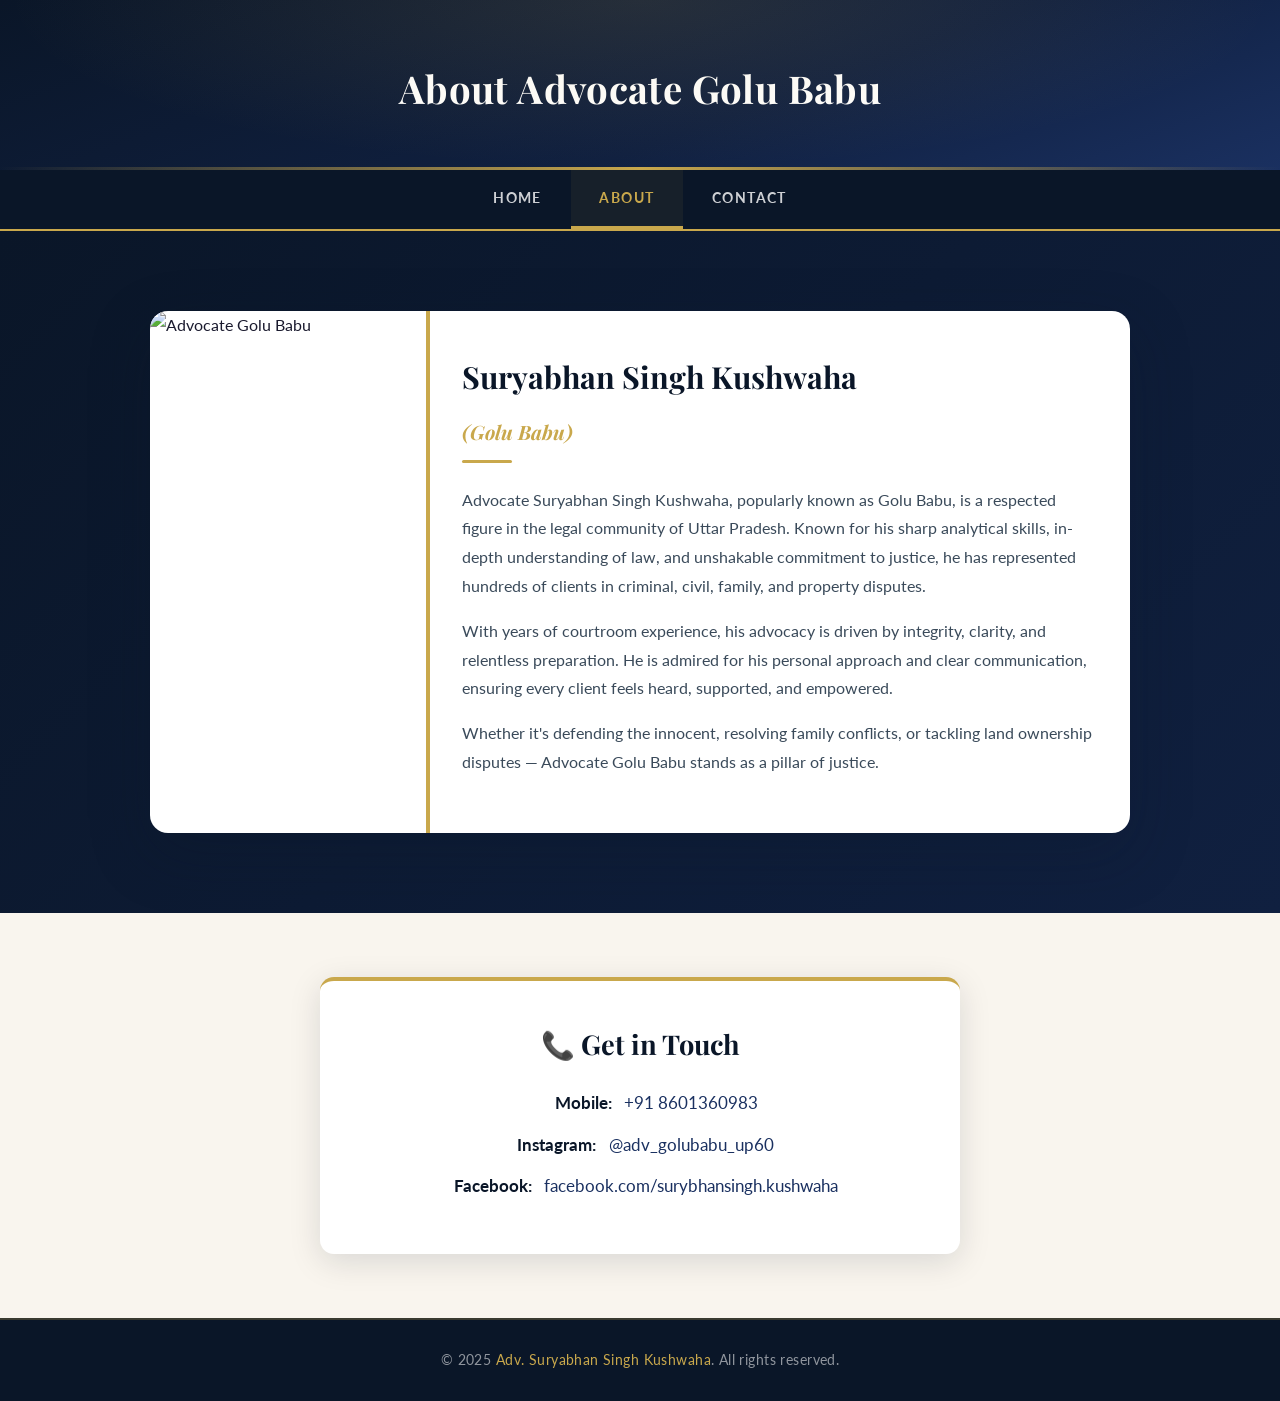
==== about.html @ 4d7a783e "Add files via upload" ====
<!DOCTYPE html>
<html lang="en">
<head>
  <meta charset="UTF-8" />
  <meta name="viewport" content="width=device-width, initial-scale=1.0"/>
  <title>About – Advocate Golu Babu</title>
  <link rel="stylesheet" href="style.css" />
</head>
<body>

  <header class="hero">
    <h1>About Advocate Golu Babu</h1>
  </header>

  <nav class="main-nav">
    <a href="index.html">Home</a>
    <a href="about.html" class="active">About</a>
    <a href="contact.html">Contact</a>
  </nav>

  <section class="about-section">
    <div class="about-card">
      <img src="images/mama.png" alt="Advocate Golu Babu" class="about-img" />
      <div class="about-content">
        <h2>Suryabhan Singh Kushwaha<br><small style="font-size:0.65em;color:var(--gold);font-style:italic">(Golu Babu)</small></h2>
        <div class="gold-bar"></div>
        <p>
          Advocate Suryabhan Singh Kushwaha, popularly known as Golu Babu, is a respected figure in the legal community of Uttar Pradesh. Known for his sharp analytical skills, in-depth understanding of law, and unshakable commitment to justice, he has represented hundreds of clients in criminal, civil, family, and property disputes.
        </p>
        <p>
          With years of courtroom experience, his advocacy is driven by integrity, clarity, and relentless preparation. He is admired for his personal approach and clear communication, ensuring every client feels heard, supported, and empowered.
        </p>
        <p>
          Whether it's defending the innocent, resolving family conflicts, or tackling land ownership disputes — Advocate Golu Babu stands as a pillar of justice.
        </p>
      </div>
    </div>
  </section>

  <section class="contact-info">
    <div class="contact-card">
      <h2>📞 Get in Touch</h2>
      <div class="contact-item">
        <strong>Mobile:</strong>
        <a href="tel:+918601360983">+91 8601360983</a>
      </div>
      <div class="contact-item">
        <strong>Instagram:</strong>
        <a href="https://instagram.com/adv_golubabu_up60" target="_blank">@adv_golubabu_up60</a>
      </div>
      <div class="contact-item">
        <strong>Facebook:</strong>
        <a href="https://www.facebook.com/surybhansingh.kushwaha" target="_blank">facebook.com/surybhansingh.kushwaha</a>
      </div>
    </div>
  </section>

  <footer>
    <p>&copy; 2025 <span>Adv. Suryabhan Singh Kushwaha</span>. All rights reserved.</p>
  </footer>

</body>
</html>
---- style.css ----
@import url('https://fonts.googleapis.com/css2?family=Playfair+Display:wght@400;600;700;900&family=Lato:wght@300;400;700&display=swap');

/* ── CSS Variables ── */
:root {
  --navy: #0a1628;
  --navy-mid: #102040;
  --navy-light: #1a3060;
  --gold: #c9a84c;
  --gold-light: #e8c97a;
  --cream: #f9f5ee;
  --white: #ffffff;
  --text-dark: #1a1a2e;
  --text-muted: #5a6a80;
  --shadow-soft: 0 8px 32px rgba(10,22,40,0.13);
  --shadow-gold: 0 4px 24px rgba(201,168,76,0.18);
  --radius: 14px;
  --transition: 0.3s cubic-bezier(0.4,0,0.2,1);
}

/* ── Reset ── */
*, *::before, *::after {
  margin: 0; padding: 0;
  box-sizing: border-box;
}

html { scroll-behavior: smooth; }

body {
  font-family: 'Lato', sans-serif;
  background: var(--cream);
  color: var(--text-dark);
  line-height: 1.7;
  overflow-x: hidden;
}

/* ── Hero ── */
header.hero {
  background: linear-gradient(160deg, var(--navy) 0%, var(--navy-mid) 60%, var(--navy-light) 100%);
  color: var(--white);
  padding: 4rem 1.5rem 3rem;
  text-align: center;
  position: relative;
  overflow: hidden;
}

header.hero::before {
  content: '';
  position: absolute;
  inset: 0;
  background: radial-gradient(ellipse at 50% 0%, rgba(201,168,76,0.13) 0%, transparent 70%);
  pointer-events: none;
}

header.hero::after {
  content: '';
  position: absolute;
  bottom: 0; left: 0; right: 0;
  height: 3px;
  background: linear-gradient(90deg, transparent, var(--gold), transparent);
}

.hero-container {
  max-width: 680px;
  margin: auto;
  position: relative;
  z-index: 1;
  animation: fadeDown 0.9s ease both;
}

.profile-img {
  width: 148px;
  height: 148px;
  border-radius: 50%;
  object-fit: cover;
  border: 4px solid var(--gold);
  box-shadow: 0 0 0 8px rgba(201,168,76,0.15), var(--shadow-soft);
  margin-bottom: 1.4rem;
  transition: transform var(--transition), box-shadow var(--transition);
  display: block;
  margin-left: auto;
  margin-right: auto;
}
.profile-img:hover {
  transform: scale(1.05);
  box-shadow: 0 0 0 10px rgba(201,168,76,0.22), var(--shadow-gold);
}

header.hero h1 {
  font-family: 'Playfair Display', serif;
  font-size: clamp(1.5rem, 5vw, 2.3rem);
  font-weight: 700;
  line-height: 1.25;
  margin-bottom: 0.6rem;
  color: var(--white);
  letter-spacing: 0.01em;
}

header.hero > h1 {
  font-family: 'Playfair Display', serif;
  font-size: clamp(1.6rem, 5vw, 2.4rem);
  color: var(--white);
  padding: 0 1rem;
}

.hero-tagline {
  color: var(--gold-light);
  font-size: 1.05rem;
  letter-spacing: 0.08em;
  text-transform: uppercase;
  font-weight: 300;
  margin-bottom: 0.3rem;
}

.hero-sub {
  font-size: 0.88rem;
  color: rgba(255,255,255,0.55);
  margin-bottom: 1.6rem;
  font-style: italic;
}

/* Social Icons */
.social-links {
  display: flex;
  justify-content: center;
  gap: 16px;
  flex-wrap: wrap;
  margin-top: 1.4rem;
}

.social-links a {
  display: flex;
  align-items: center;
  justify-content: center;
  width: 50px; height: 50px;
  border-radius: 50%;
  background: rgba(255,255,255,0.08);
  border: 1.5px solid rgba(201,168,76,0.35);
  transition: all var(--transition);
}

.social-links a:hover {
  background: var(--gold);
  border-color: var(--gold);
  transform: translateY(-4px);
  box-shadow: 0 8px 20px rgba(201,168,76,0.35);
}

.social-links img {
  width: 24px;
  height: 24px;
  object-fit: contain;
  filter: brightness(0) invert(1);
}

/* ── Navigation ── */
.main-nav {
  display: flex;
  justify-content: center;
  flex-wrap: wrap;
  gap: 0;
  background: var(--navy);
  border-bottom: 2px solid var(--gold);
  position: sticky;
  top: 0;
  z-index: 100;
}

.main-nav a {
  color: rgba(255,255,255,0.8);
  text-decoration: none;
  font-family: 'Lato', sans-serif;
  font-weight: 700;
  font-size: 0.88rem;
  letter-spacing: 0.1em;
  text-transform: uppercase;
  padding: 1rem 1.8rem;
  border-bottom: 3px solid transparent;
  transition: all var(--transition);
}

.main-nav a:hover,
.main-nav a.active {
  color: var(--gold);
  border-bottom-color: var(--gold);
  background: rgba(201,168,76,0.07);
}

/* ── Services ── */
.services {
  padding: 4rem 1.5rem;
  text-align: center;
  background: var(--cream);
}

.services h2 {
  font-family: 'Playfair Display', serif;
  color: var(--navy);
  font-size: clamp(1.8rem, 5vw, 2.4rem);
  margin-bottom: 0.5rem;
}

.section-divider {
  width: 60px;
  height: 3px;
  background: var(--gold);
  margin: 0.8rem auto 2.5rem;
  border-radius: 2px;
}

.card-container {
  display: grid;
  grid-template-columns: repeat(auto-fit, minmax(200px, 1fr));
  gap: 1.4rem;
  max-width: 900px;
  margin: auto;
}

.card {
  background: var(--white);
  padding: 2rem 1.4rem;
  border-radius: var(--radius);
  box-shadow: var(--shadow-soft);
  border-bottom: 3px solid transparent;
  font-family: 'Playfair Display', serif;
  font-size: 1rem;
  color: var(--navy);
  cursor: default;
  transition: all var(--transition);
  font-weight: 600;
}

.card:hover {
  border-bottom-color: var(--gold);
  transform: translateY(-6px);
  box-shadow: 0 16px 40px rgba(10,22,40,0.13);
}

.card .card-icon {
  font-size: 2rem;
  display: block;
  margin-bottom: 0.8rem;
}

/* ── About Section ── */
.about-section {
  background: linear-gradient(135deg, var(--navy) 0%, var(--navy-mid) 100%);
  padding: 5rem 1.5rem;
}

.about-card {
  display: flex;
  flex-wrap: wrap;
  max-width: 980px;
  margin: auto;
  background: var(--white);
  border-radius: 18px;
  box-shadow: 0 20px 60px rgba(10,22,40,0.25);
  overflow: hidden;
  animation: fadeUp 0.9s ease both;
}

.about-img {
  flex: 0 0 280px;
  width: 280px;
  object-fit: cover;
  object-position: top center;
  display: block;
  border-right: 4px solid var(--gold);
}

.about-content {
  flex: 1 1 300px;
  padding: 2.5rem 2rem;
}

.about-content h2 {
  font-family: 'Playfair Display', serif;
  color: var(--navy);
  font-size: clamp(1.3rem, 4vw, 1.9rem);
  margin-bottom: 0.4rem;
}

.about-content .gold-bar {
  width: 50px;
  height: 3px;
  background: var(--gold);
  border-radius: 2px;
  margin-bottom: 1.4rem;
}

.about-content p {
  margin-bottom: 1rem;
  font-size: 1rem;
  color: #3a4a5a;
  line-height: 1.8;
}

/* ── Contact Info ── */
.contact-info {
  background: var(--cream);
  padding: 4rem 1.5rem;
  text-align: center;
}

.contact-card {
  max-width: 640px;
  margin: auto;
  background: var(--white);
  padding: 2.5rem 2rem;
  border-radius: var(--radius);
  box-shadow: var(--shadow-soft);
  border-top: 4px solid var(--gold);
  animation: fadeUp 0.9s ease both;
}

.contact-card h2 {
  font-family: 'Playfair Display', serif;
  color: var(--navy);
  font-size: 1.7rem;
  margin-bottom: 1.4rem;
}

.contact-item {
  display: flex;
  align-items: center;
  justify-content: center;
  gap: 0.8rem;
  margin: 0.8rem 0;
  font-size: 1.05rem;
  color: var(--text-dark);
}

.contact-item strong {
  color: var(--navy);
  font-weight: 700;
  min-width: 90px;
  text-align: right;
}

.contact-item a {
  color: var(--navy-light);
  text-decoration: none;
  transition: color var(--transition);
}

.contact-item a:hover {
  color: var(--gold);
  text-decoration: underline;
}

/* ── Contact Page Section ── */
.contact-page {
  padding: 5rem 1.5rem;
  text-align: center;
  background: linear-gradient(135deg, var(--navy) 0%, var(--navy-mid) 100%);
  min-height: 60vh;
  display: flex;
  flex-direction: column;
  align-items: center;
  justify-content: center;
}

.contact-page-card {
  background: rgba(255,255,255,0.05);
  border: 1px solid rgba(201,168,76,0.3);
  border-radius: 20px;
  padding: 3rem 2rem;
  max-width: 560px;
  width: 100%;
  animation: fadeUp 0.9s ease both;
}

.contact-page-card h2 {
  font-family: 'Playfair Display', serif;
  color: var(--gold-light);
  font-size: clamp(1.5rem, 4vw, 2rem);
  margin-bottom: 1rem;
}

.contact-page-card p {
  color: rgba(255,255,255,0.72);
  font-size: 1.05rem;
  line-height: 1.75;
  margin-bottom: 2rem;
}

/* ── Form Button ── */
.form-button {
  display: inline-flex;
  align-items: center;
  gap: 0.5rem;
  padding: 14px 32px;
  background: linear-gradient(135deg, var(--gold) 0%, var(--gold-light) 100%);
  color: var(--navy);
  font-family: 'Lato', sans-serif;
  font-size: 0.95rem;
  font-weight: 700;
  letter-spacing: 0.08em;
  text-transform: uppercase;
  text-decoration: none;
  border-radius: 8px;
  box-shadow: var(--shadow-gold);
  transition: all var(--transition);
  position: relative;
  overflow: hidden;
}

.form-button::after {
  content: '';
  position: absolute;
  inset: 0;
  background: rgba(255,255,255,0.2);
  transform: translateX(-100%);
  transition: transform 0.4s ease;
}

.form-button:hover {
  transform: translateY(-3px);
  box-shadow: 0 14px 36px rgba(201,168,76,0.4);
}

.form-button:hover::after {
  transform: translateX(100%);
}

/* ── Footer ── */
footer {
  text-align: center;
  padding: 1.8rem 1rem;
  background: var(--navy);
  border-top: 2px solid rgba(201,168,76,0.25);
  color: rgba(255,255,255,0.55);
  font-size: 0.88rem;
  letter-spacing: 0.03em;
}

footer span {
  color: var(--gold);
}

/* ── Animations ── */
@keyframes fadeDown {
  from { opacity: 0; transform: translateY(-28px); }
  to   { opacity: 1; transform: translateY(0); }
}

@keyframes fadeUp {
  from { opacity: 0; transform: translateY(28px); }
  to   { opacity: 1; transform: translateY(0); }
}

/* ── Mobile Responsive ── */
@media (max-width: 768px) {
  header.hero { padding: 2.5rem 1rem 2rem; }

  .profile-img { width: 120px; height: 120px; }

  .main-nav a {
    padding: 0.8rem 1.2rem;
    font-size: 0.82rem;
  }

  .about-card {
    flex-direction: column;
  }

  .about-img {
    flex: none;
    width: 100%;
    height: 260px;
    border-right: none;
    border-bottom: 4px solid var(--gold);
  }

  .about-content {
    padding: 1.8rem 1.4rem;
  }

  .card-container {
    grid-template-columns: 1fr 1fr;
    gap: 1rem;
  }

  .contact-item {
    flex-direction: column;
    gap: 0.2rem;
    text-align: center;
  }

  .contact-item strong {
    min-width: unset;
    text-align: center;
  }

  .contact-page-card {
    padding: 2rem 1.2rem;
  }
}

@media (max-width: 420px) {
  .card-container {
    grid-template-columns: 1fr;
  }

  .social-links a {
    width: 44px; height: 44px;
  }
}
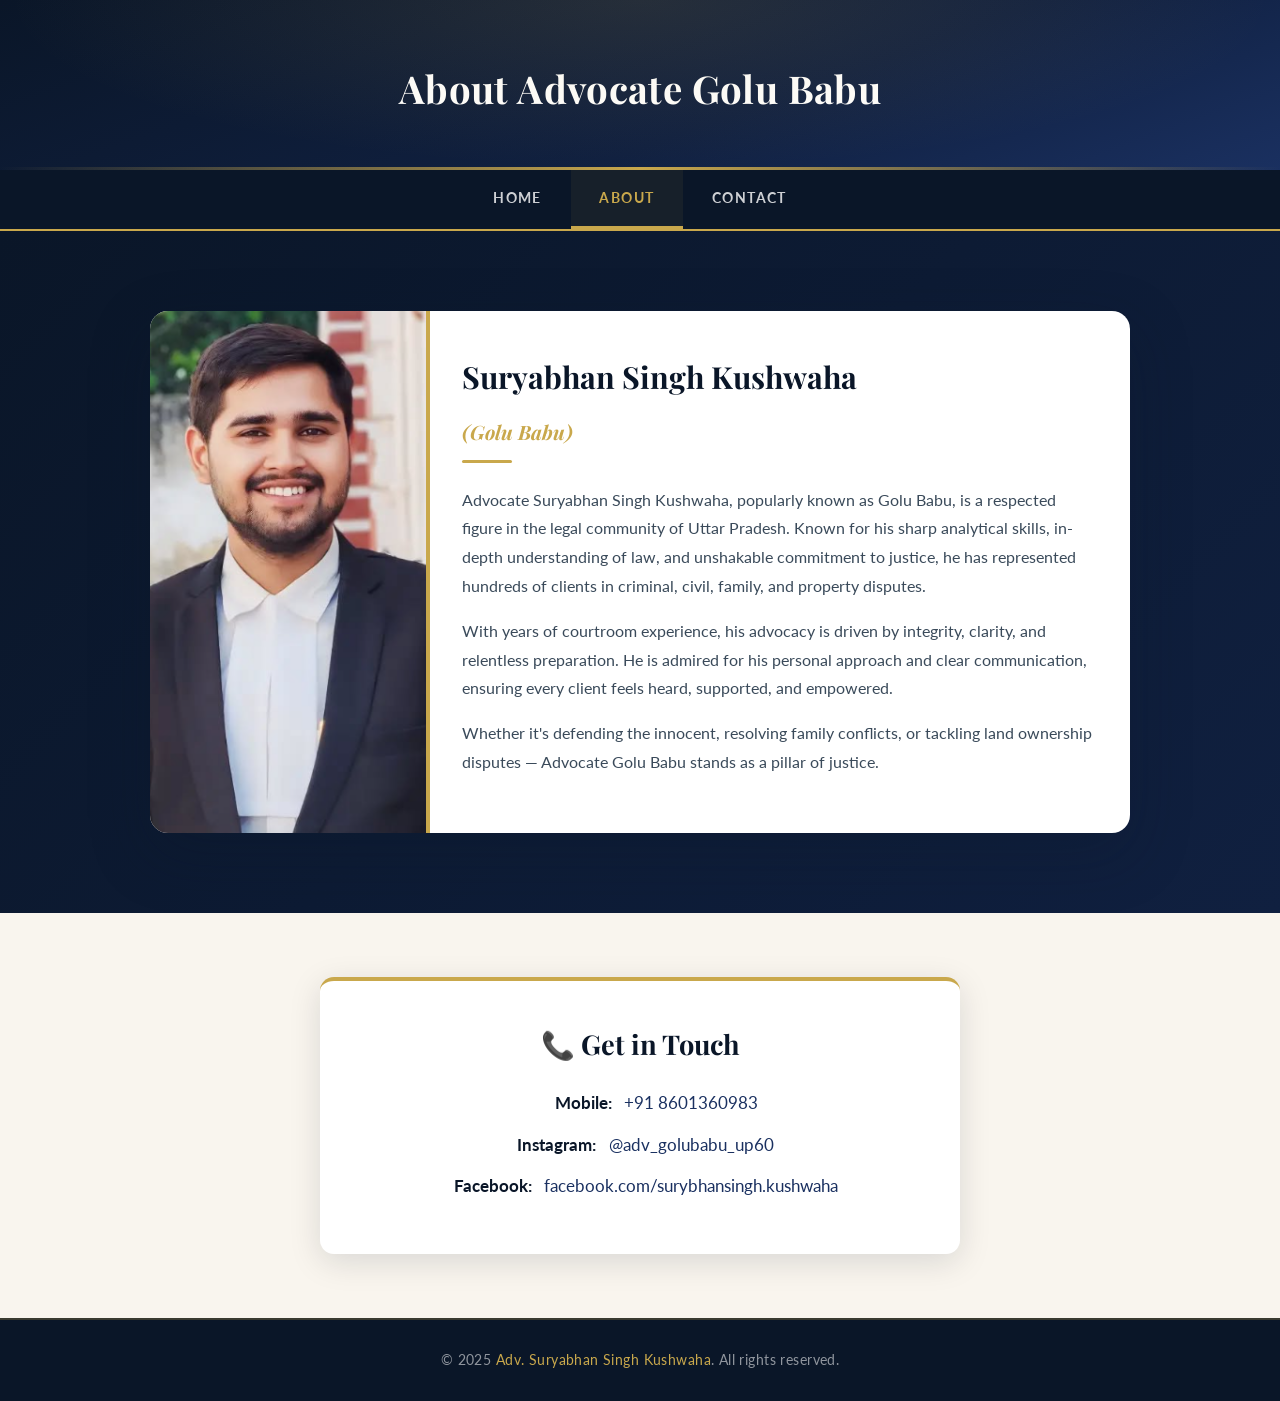
==== commit 66ebd715: "Update about.html" ====
--- a/about.html
+++ b/about.html
@@ -4,7 +4,7 @@
   <meta charset="UTF-8" />
   <meta name="viewport" content="width=device-width, initial-scale=1.0"/>
   <title>About – Advocate Golu Babu</title>
-  <link rel="stylesheet" href="style.css" />
+  <link rel="stylesheet" href="style.css?v=2" />
 </head>
 <body>
 
--- a/style.css
+++ b/style.css
@@ -146,10 +146,9 @@
 }
 
 .social-links img {
-  width: 24px;
-  height: 24px;
+  width: 28px;
+  height: 28px;
   object-fit: contain;
-  filter: brightness(0) invert(1);
 }
 
 /* ── Navigation ── */
